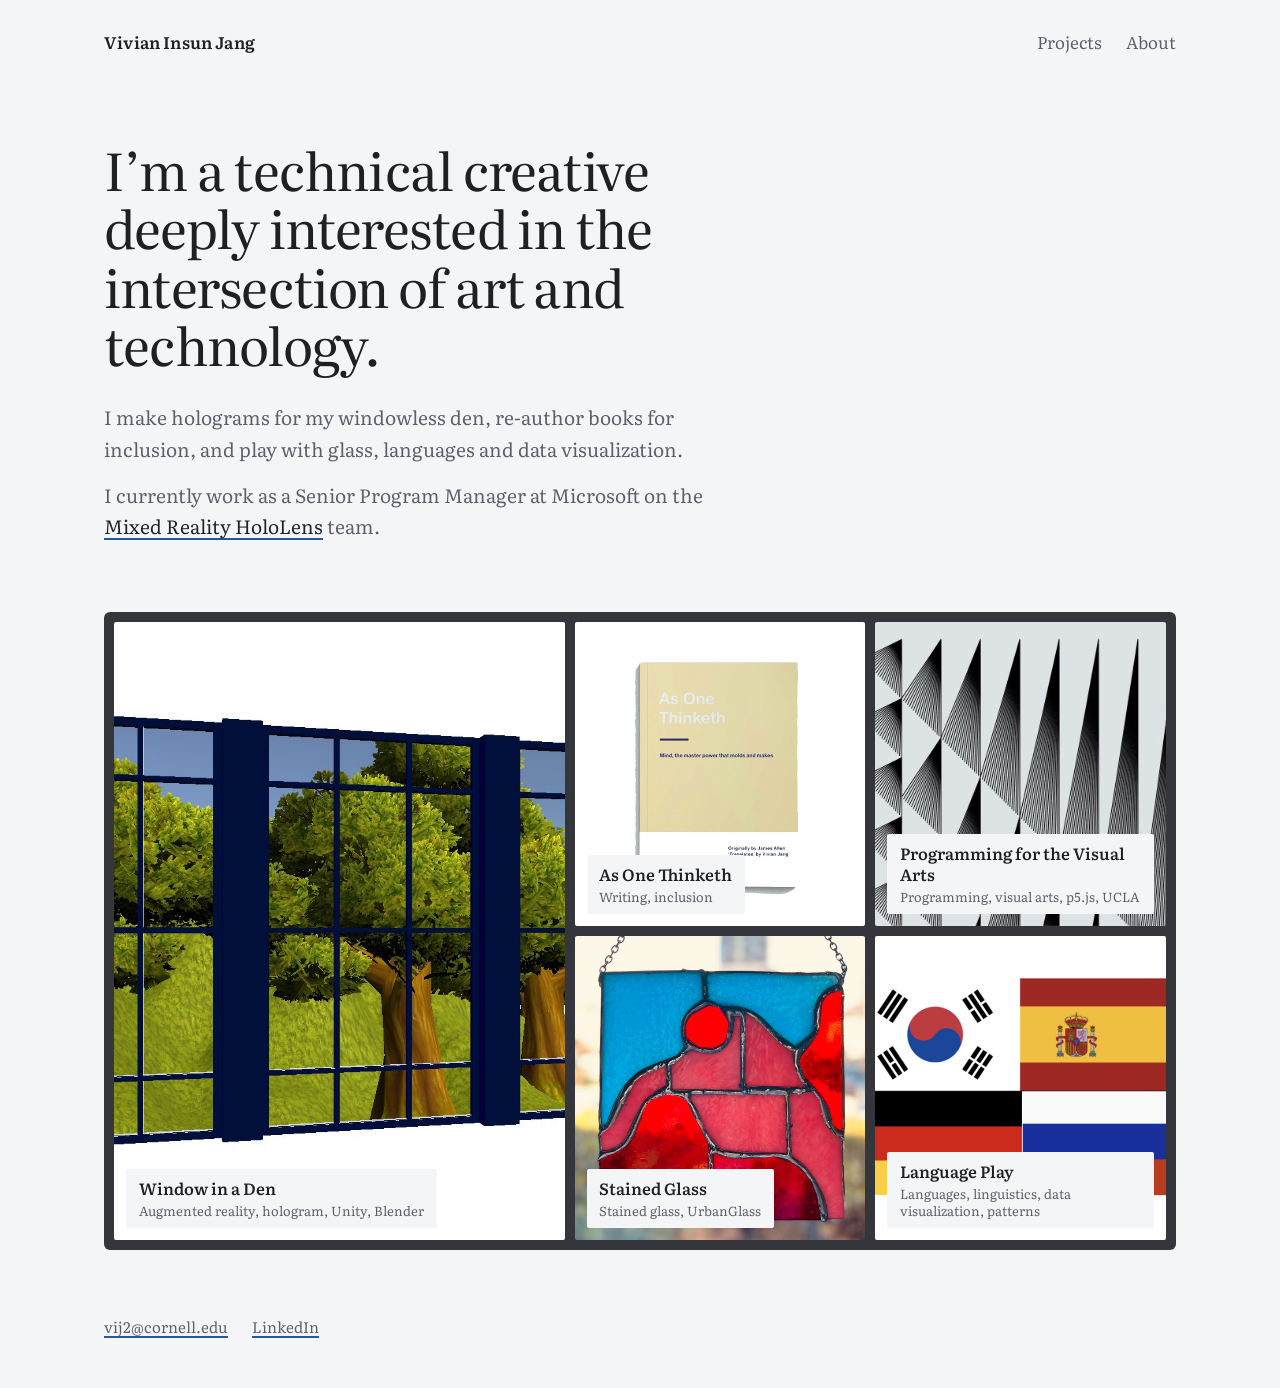
==== index.html @ 2a143a21 "Add files via upload" ====
<!doctype html>
<html lang="en">
<head>
<meta charset="utf-8">
<meta name="viewport" content="width=device-width, initial-scale=1">
<title>Vivian Insun Jang</title>
<meta name="description" content="Vivian Insun Jang, a technical creative working where art meets technology.">
<meta name="author" content="Vivian Insun Jang">
<link rel="icon" href="images/favicon.svg" type="image/svg+xml">
<link rel="preconnect" href="https://fonts.googleapis.com">
<link rel="preconnect" href="https://fonts.gstatic.com" crossorigin>
<link href="https://fonts.googleapis.com/css2?family=Literata:ital,opsz,wght@0,7..72,300..700;1,7..72,300..500&display=swap" rel="stylesheet">
<link rel="stylesheet" href="style.css">
</head>
<body class="home">
<a class="skip" href="#main">Skip to content</a>
<header class="site-header">
  <a class="wordmark" href="index.html">Vivian Insun Jang</a>
  <nav aria-label="Site">
    <a href="index.html#projects">Projects</a>
    <a href="about.html">About</a>
  </nav>
</header>
<main id="main">
<section class="intro">
  <h1>I’m a technical creative deeply interested in the intersection of art and technology.</h1>
  <p>I make holograms for my windowless den, re-author books for inclusion, and play with glass, languages and data visualization.</p>
  <p>I currently work as a Senior Program Manager at Microsoft on the <a href="https://www.microsoft.com/en-us/hololens" target="_blank" rel="noopener">Mixed Reality HoloLens</a> team.</p>
</section>
<section id="projects" class="window" aria-label="Projects">
<a class="pane p1" href="projects/window-in-a-den.html">
  <img src="images/hologram/thumb.jpg" alt="">
  <span class="label"><span class="name">Window in a Den</span><span class="tags">Augmented reality, hologram, Unity, Blender</span></span>
</a>
<a class="pane p2" href="projects/as-one-thinketh.html">
  <img src="images/aot/thumb.jpg" alt="">
  <span class="label"><span class="name">As One Thinketh</span><span class="tags">Writing, inclusion</span></span>
</a>
<a class="pane p3" href="projects/programming-for-the-visual-arts.html">
  <img src="images/p5/thumb.jpg" alt="">
  <span class="label"><span class="name">Programming for the Visual Arts</span><span class="tags">Programming, visual arts, p5.js, UCLA</span></span>
</a>
<a class="pane p4" href="projects/stained-glass.html">
  <img src="images/stainedglass/thumb.jpg" alt="">
  <span class="label"><span class="name">Stained Glass</span><span class="tags">Stained glass, UrbanGlass</span></span>
</a>
<a class="pane p5" href="projects/language-play.html">
  <img src="images/languages/thumb.jpg" alt="">
  <span class="label"><span class="name">Language Play</span><span class="tags">Languages, linguistics, data visualization, patterns</span></span>
</a>
</section>
</main>
<footer class="site-footer">
  <a href="mailto:vij2@cornell.edu">vij2@cornell.edu</a>
  <a href="https://www.linkedin.com/in/vivian-jang/" target="_blank" rel="noopener">LinkedIn</a>
</footer>
</body>
</html>
---- style.css ----
/* Vivian Insun Jang
   The project index is a leaded window: panes of work held in dark came.
   Everything else stays quiet so the window carries the page. */

:root {
  --glass: #F3F5F7;   /* page: clear glass, cool daylight */
  --ink: #1E2024;
  --muted: #5B6068;
  --lead: #34363B;    /* came between panes */
  --cobalt: #2457A6;
  --ruby: #B8352F;
  --amber: #E2A93B;
  --came: 10px;
  --measure: 40rem;
  --page: 72rem;
}

*, *::before, *::after { box-sizing: border-box; }

html { -webkit-text-size-adjust: 100%; }

body {
  margin: 0;
  background: var(--glass);
  color: var(--ink);
  font-family: "Literata", Georgia, serif;
  font-optical-sizing: auto;
  font-size: 1.0625rem;
  line-height: 1.65;
  font-weight: 380;
}

img, video { display: block; max-width: 100%; height: auto; }

a {
  color: inherit;
  text-decoration-line: underline;
  text-decoration-color: var(--cobalt);
  text-decoration-thickness: 1.5px;
  text-underline-offset: 0.2em;
}
a:hover { color: var(--ruby); text-decoration-color: var(--ruby); }
a:focus-visible, .pane:focus-visible {
  outline: 3px solid var(--amber);
  outline-offset: 3px;
}

.skip {
  position: absolute; left: -999px; top: 0;
  background: var(--ink); color: var(--glass); padding: .5rem 1rem;
}
.skip:focus { left: 1rem; top: 1rem; z-index: 10; }

/* Header and footer */

.site-header, .site-footer, main {
  width: 100%;
  max-width: var(--page);
  margin: 0 auto;
  padding-left: clamp(16px, 4vw, 40px);
  padding-right: clamp(16px, 4vw, 40px);
}

.site-header {
  display: flex;
  justify-content: space-between;
  align-items: baseline;
  gap: 1rem;
  padding-top: 1.75rem;
  padding-bottom: 1.75rem;
}
.wordmark {
  font-weight: 600;
  font-size: 1.05rem;
  text-decoration: none;
  letter-spacing: 0.01em;
}
.site-header nav { display: flex; gap: 1.5rem; }
.site-header nav a { text-decoration: none; color: var(--muted); }
.site-header nav a:hover { color: var(--ruby); }

.site-footer {
  display: flex;
  flex-wrap: wrap;
  gap: 1.5rem;
  padding-top: 4rem;
  padding-bottom: 3rem;
  color: var(--muted);
  font-size: 0.95rem;
}

/* Home intro */

.intro { padding: 3.5rem 0 3.5rem; max-width: var(--measure); }
.intro h1 {
  font-size: clamp(2rem, 4.6vw, 3.25rem);
  line-height: 1.12;
  font-weight: 400;
  letter-spacing: -0.015em;
  margin: 0 0 1.75rem;
  max-width: 20ch;
}
.intro p { font-size: 1.2rem; margin: 0 0 0.9rem; color: var(--muted); }
.intro p a { color: var(--ink); }

/* The window */

.window {
  display: grid;
  gap: var(--came);
  padding: var(--came);
  background: var(--lead);
  border-radius: 6px;
  grid-template-columns: 1.55fr 1fr 1fr;
  grid-template-rows: repeat(2, minmax(230px, 19rem));
}
.window .p1 { grid-row: span 2; }

.pane {
  position: relative;
  display: block;
  overflow: hidden;
  background: #fff;
  border-radius: 2px;
  text-decoration: none;
  color: var(--ink);
}
.pane img {
  width: 100%;
  height: 100%;
  object-fit: cover;
  transition: filter 250ms ease, transform 400ms ease;
}
a.pane:hover img { filter: brightness(1.08) saturate(1.1); transform: scale(1.02); }

.pane .label {
  position: absolute;
  left: 0.75rem;
  bottom: 0.75rem;
  right: 0.75rem;
  width: fit-content;
  max-width: calc(100% - 1.5rem);
  background: var(--glass);
  padding: 0.55rem 0.8rem 0.6rem;
  border-radius: 2px;
  line-height: 1.3;
}
.pane .name { display: block; font-weight: 560; font-size: 1.02rem; }
.pane .tags { display: block; font-size: 0.82rem; color: var(--muted); margin-top: 0.15rem; }
a.pane:hover .name { color: var(--ruby); }

.window.single { display: block; }
.window.single .pane { aspect-ratio: 16 / 10; }

/* Project pages */

.project-head { padding: 2.5rem 0 1rem; max-width: var(--measure); }
.project-head h1 {
  font-size: clamp(2rem, 4.6vw, 3.25rem);
  line-height: 1.12;
  font-weight: 400;
  letter-spacing: -0.015em;
  margin: 0 0 0.6rem;
}
.project-head .tags { margin: 0; color: var(--muted); }

.story { max-width: var(--measure); }
.story p { font-size: 1.22rem; line-height: 1.7; margin: 2rem 0; }
.story figure { margin: 2rem 0; }
.story figure img, .story figure video { width: 100%; border-radius: 3px; background: #fff; }
.story figure.wide { width: min(var(--page) - 5rem, 100vw - 2 * clamp(16px, 4vw, 40px)); }
.story figcaption { font-size: 0.95rem; color: var(--muted); margin-top: 0.6rem; }

.pair-grid { display: grid; grid-template-columns: 1fr 1fr; gap: 1rem; }

.next { margin-top: 5rem; max-width: 30rem; }
.next p { margin: 0 0 0.75rem; color: var(--muted); }

/* About */

.about {
  display: grid;
  grid-template-columns: minmax(0, 22rem) minmax(0, 1fr);
  gap: clamp(2rem, 5vw, 4.5rem);
  align-items: start;
  padding-top: 2.5rem;
}
.about .window.single .pane { aspect-ratio: 3 / 4; }
.about h1 {
  font-size: clamp(2rem, 4.6vw, 3.25rem);
  line-height: 1.12;
  font-weight: 400;
  margin: 0 0 1.25rem;
}
.about-text { max-width: 30rem; }
.about-text p { font-size: 1.2rem; }
.links { list-style: none; padding: 0; margin: 1.5rem 0 0; display: flex; gap: 1.5rem; font-size: 1.1rem; }

/* Smaller screens */

@media (max-width: 860px) {
  .window { grid-template-columns: 1fr 1fr; grid-template-rows: 20rem; grid-auto-rows: 15rem; }
  .window .p1 { grid-row: auto; grid-column: span 2; }
  .about { grid-template-columns: 1fr; }
  .about .window.single { max-width: 22rem; }
}

@media (max-width: 520px) {
  :root { --came: 7px; }
  .window { grid-template-columns: 1fr; grid-template-rows: 16rem; grid-auto-rows: 14rem; }
  .window .p1 { grid-column: auto; }
  .intro { padding: 1.5rem 0 2.5rem; }
  .story p { font-size: 1.12rem; }
  .pair-grid { grid-template-columns: 1fr; }
}

@media (prefers-reduced-motion: reduce) {
  .pane img { transition: none; }
  a.pane:hover img { transform: none; }
}
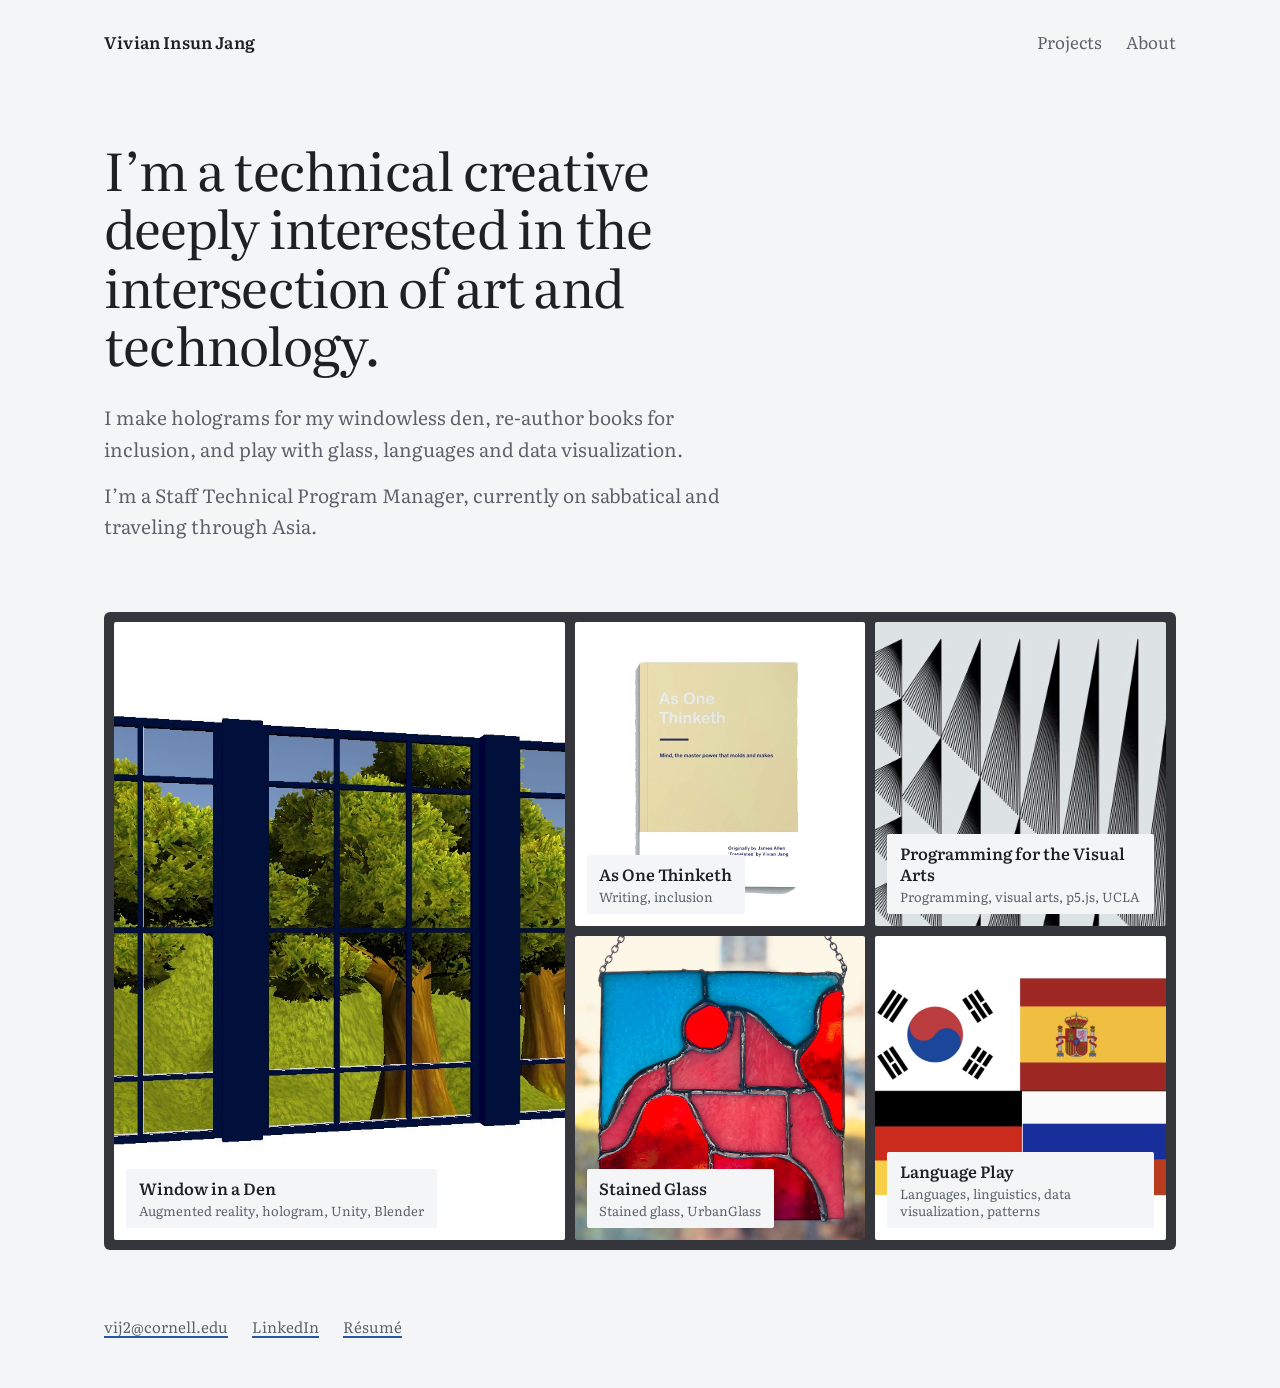
==== commit e353e61b: "Update bio and add résumé Co-Authored-By: Claude Opus 5.5 <noreply@anthropic.com> Claude-Session: ht" ====
--- a/index.html
+++ b/index.html
@@ -25,7 +25,7 @@
 <section class="intro">
   <h1>I’m a technical creative deeply interested in the intersection of art and technology.</h1>
   <p>I make holograms for my windowless den, re-author books for inclusion, and play with glass, languages and data visualization.</p>
-  <p>I currently work as a Senior Program Manager at Microsoft on the <a href="https://www.microsoft.com/en-us/hololens" target="_blank" rel="noopener">Mixed Reality HoloLens</a> team.</p>
+  <p>I’m a Staff Technical Program Manager, currently on sabbatical and traveling through Asia.</p>
 </section>
 <section id="projects" class="window" aria-label="Projects">
 <a class="pane p1" href="projects/window-in-a-den.html">
@@ -53,6 +53,7 @@
 <footer class="site-footer">
   <a href="mailto:vij2@cornell.edu">vij2@cornell.edu</a>
   <a href="https://www.linkedin.com/in/vivian-jang/" target="_blank" rel="noopener">LinkedIn</a>
+  <a href="resume/Vivian_Jang_Resume.pdf" target="_blank" rel="noopener">Résumé</a>
 </footer>
 </body>
 </html>
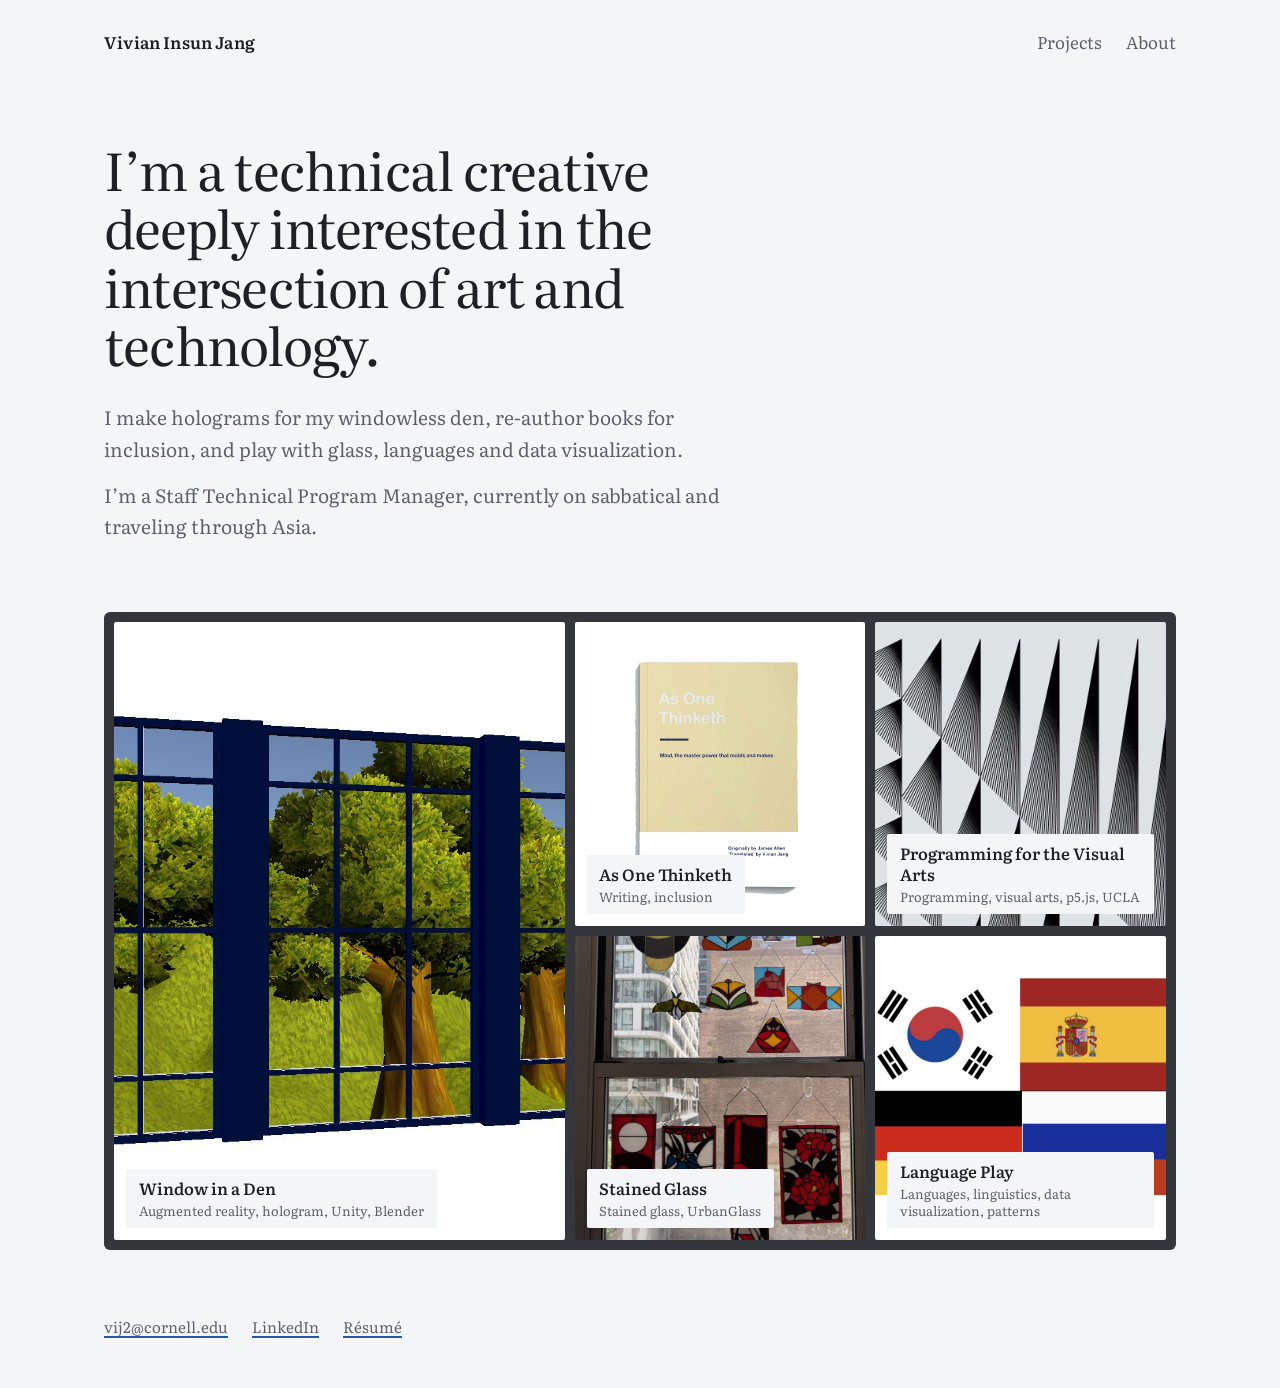
==== commit 33da241f: "Use Gowun Batang for Korean text Co-Authored-By: Claude Opus 5.5 <noreply@anthropic.com> Claude-Sess" ====
--- a/index.html
+++ b/index.html
@@ -9,7 +9,7 @@
 <link rel="icon" href="images/favicon.svg" type="image/svg+xml">
 <link rel="preconnect" href="https://fonts.googleapis.com">
 <link rel="preconnect" href="https://fonts.gstatic.com" crossorigin>
-<link href="https://fonts.googleapis.com/css2?family=Literata:ital,opsz,wght@0,7..72,300..700;1,7..72,300..500&display=swap" rel="stylesheet">
+<link href="https://fonts.googleapis.com/css2?family=Literata:ital,opsz,wght@0,7..72,300..700;1,7..72,300..500&family=Gowun+Batang:wght@400;700&display=swap" rel="stylesheet">
 <link rel="stylesheet" href="style.css">
 </head>
 <body class="home">
--- a/style.css
+++ b/style.css
@@ -23,7 +23,7 @@
   margin: 0;
   background: var(--glass);
   color: var(--ink);
-  font-family: "Literata", Georgia, serif;
+  font-family: "Literata", "Gowun Batang", Georgia, serif;
   font-optical-sizing: auto;
   font-size: 1.0625rem;
   line-height: 1.65;
@@ -173,6 +173,25 @@
 
 .pair-grid { display: grid; grid-template-columns: 1fr 1fr; gap: 1rem; }
 
+.story h2 {
+  font-size: clamp(1.5rem, 3vw, 2rem);
+  line-height: 1.2;
+  font-weight: 400;
+  letter-spacing: -0.01em;
+  margin: 4rem 0 0;
+}
+.story h2 + p { margin-top: 0.75rem; }
+
+.gallery {
+  width: min(var(--page) - 5rem, 100vw - 2 * clamp(16px, 4vw, 40px));
+  display: grid;
+  grid-template-columns: repeat(auto-fill, minmax(min(14rem, 100%), 1fr));
+  gap: 1.25rem;
+  margin: 1.5rem 0 0;
+}
+.story .gallery figure { margin: 0; }
+.story .gallery img { aspect-ratio: 3 / 4; object-fit: cover; }
+
 .next { margin-top: 5rem; max-width: 30rem; }
 .next p { margin: 0 0 0.75rem; color: var(--muted); }
 
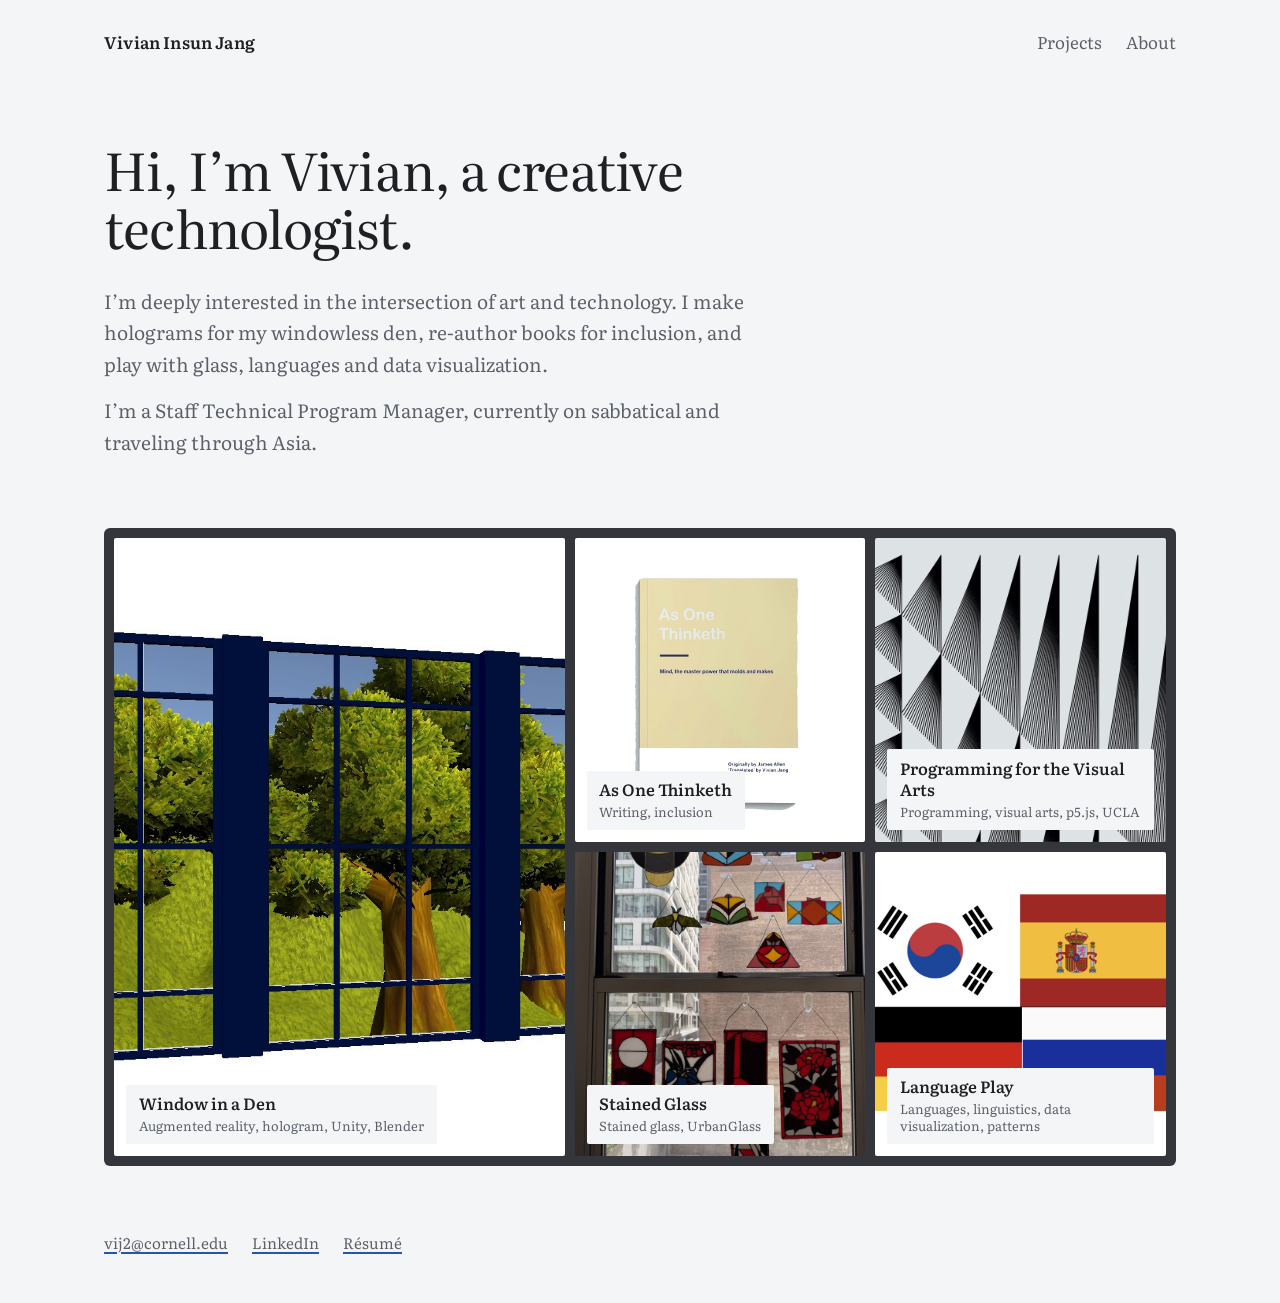
==== commit ee9abb71: "New home page headline Co-Authored-By: Claude Opus 5.5 <noreply@anthropic.com> Claude-Session: https" ====
--- a/index.html
+++ b/index.html
@@ -23,8 +23,8 @@
 </header>
 <main id="main">
 <section class="intro">
-  <h1>I’m a technical creative deeply interested in the intersection of art and technology.</h1>
-  <p>I make holograms for my windowless den, re-author books for inclusion, and play with glass, languages and data visualization.</p>
+  <h1>Hi, I’m Vivian, a creative technologist.</h1>
+  <p>I’m deeply interested in the intersection of art and technology. I make holograms for my windowless den, re-author books for inclusion, and play with glass, languages and data visualization.</p>
   <p>I’m a Staff Technical Program Manager, currently on sabbatical and traveling through Asia.</p>
 </section>
 <section id="projects" class="window" aria-label="Projects">
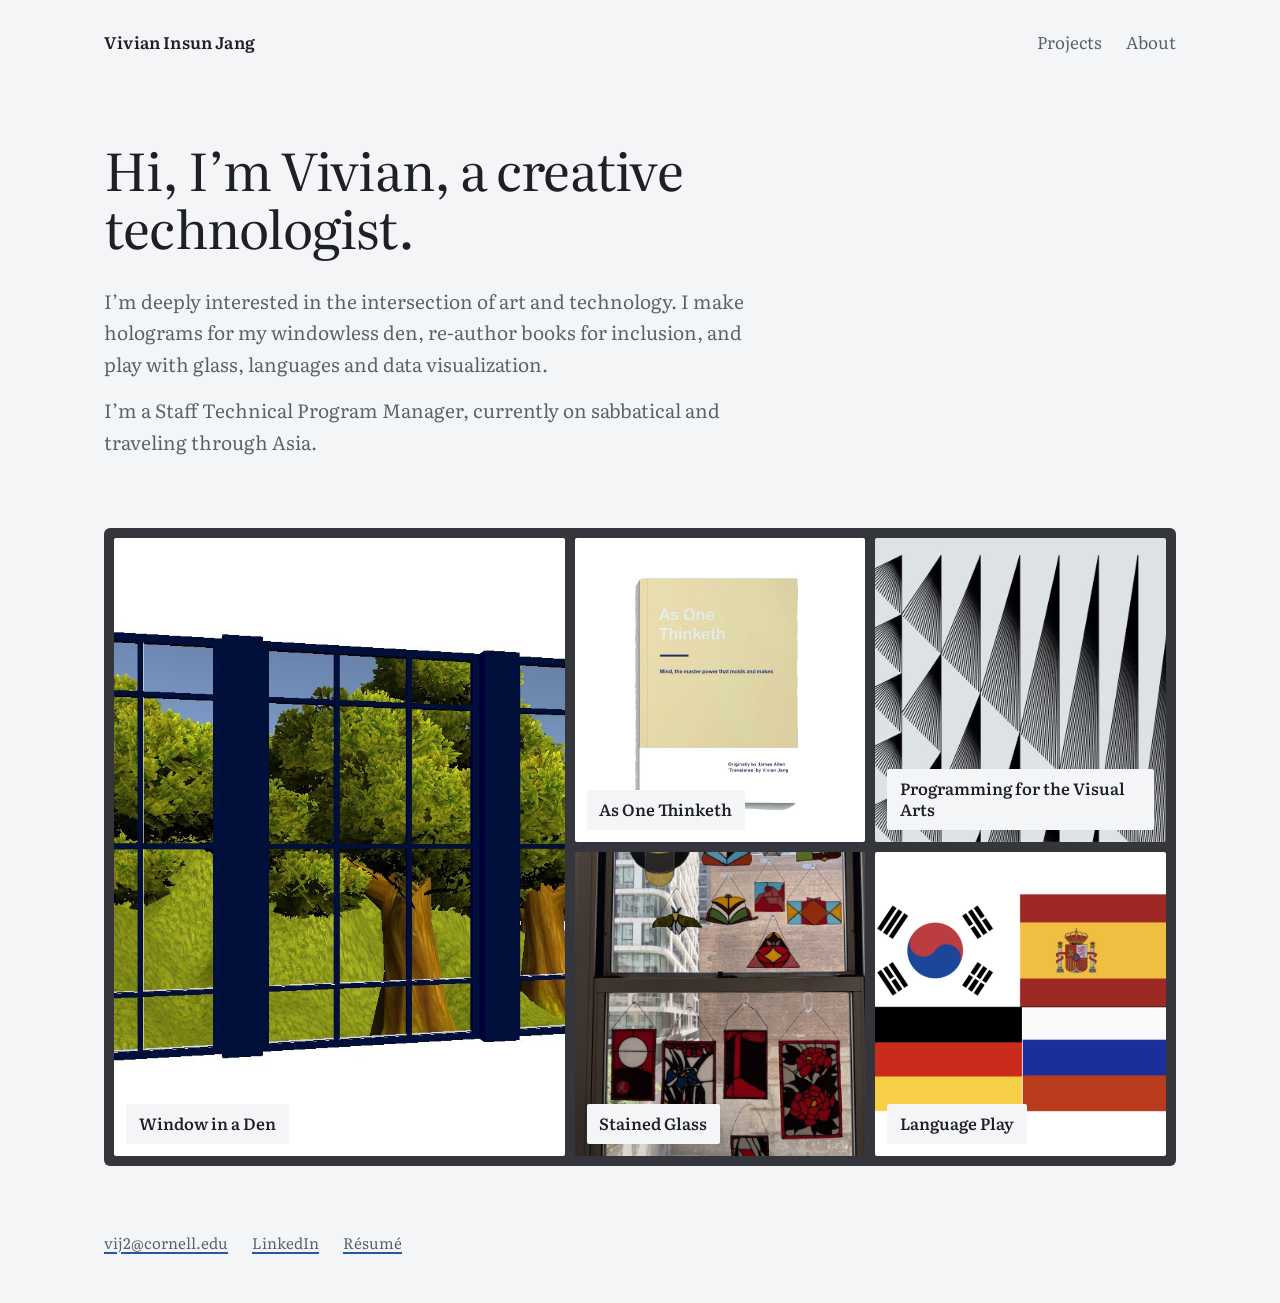
==== commit a4757224: "Remove project tags Co-Authored-By: Claude Opus 5.5 <noreply@anthropic.com> Claude-Session: https://" ====
--- a/index.html
+++ b/index.html
@@ -9,7 +9,7 @@
 <link rel="icon" href="images/favicon.svg" type="image/svg+xml">
 <link rel="preconnect" href="https://fonts.googleapis.com">
 <link rel="preconnect" href="https://fonts.gstatic.com" crossorigin>
-<link href="https://fonts.googleapis.com/css2?family=Literata:ital,opsz,wght@0,7..72,300..700;1,7..72,300..500&family=Gowun+Batang:wght@400;700&display=swap" rel="stylesheet">
+<link href="https://fonts.googleapis.com/css2?family=Literata:ital,opsz,wght@0,7..72,300..700;1,7..72,300..500&family=Gowun+Dodum&display=swap" rel="stylesheet">
 <link rel="stylesheet" href="style.css">
 </head>
 <body class="home">
@@ -30,23 +30,23 @@
 <section id="projects" class="window" aria-label="Projects">
 <a class="pane p1" href="projects/window-in-a-den.html">
   <img src="images/hologram/thumb.jpg" alt="">
-  <span class="label"><span class="name">Window in a Den</span><span class="tags">Augmented reality, hologram, Unity, Blender</span></span>
+  <span class="label"><span class="name">Window in a Den</span></span>
 </a>
 <a class="pane p2" href="projects/as-one-thinketh.html">
   <img src="images/aot/thumb.jpg" alt="">
-  <span class="label"><span class="name">As One Thinketh</span><span class="tags">Writing, inclusion</span></span>
+  <span class="label"><span class="name">As One Thinketh</span></span>
 </a>
 <a class="pane p3" href="projects/programming-for-the-visual-arts.html">
   <img src="images/p5/thumb.jpg" alt="">
-  <span class="label"><span class="name">Programming for the Visual Arts</span><span class="tags">Programming, visual arts, p5.js, UCLA</span></span>
+  <span class="label"><span class="name">Programming for the Visual Arts</span></span>
 </a>
 <a class="pane p4" href="projects/stained-glass.html">
   <img src="images/stainedglass/thumb.jpg" alt="">
-  <span class="label"><span class="name">Stained Glass</span><span class="tags">Stained glass, UrbanGlass</span></span>
+  <span class="label"><span class="name">Stained Glass</span></span>
 </a>
 <a class="pane p5" href="projects/language-play.html">
   <img src="images/languages/thumb.jpg" alt="">
-  <span class="label"><span class="name">Language Play</span><span class="tags">Languages, linguistics, data visualization, patterns</span></span>
+  <span class="label"><span class="name">Language Play</span></span>
 </a>
 </section>
 </main>
--- a/style.css
+++ b/style.css
@@ -23,7 +23,7 @@
   margin: 0;
   background: var(--glass);
   color: var(--ink);
-  font-family: "Literata", "Gowun Batang", Georgia, serif;
+  font-family: "Literata", "Gowun Dodum", Georgia, serif;
   font-optical-sizing: auto;
   font-size: 1.0625rem;
   line-height: 1.65;
@@ -190,7 +190,7 @@
   margin: 1.5rem 0 0;
 }
 .story .gallery figure { margin: 0; }
-.story .gallery img { aspect-ratio: 3 / 4; object-fit: cover; }
+.story .gallery img, .story .gallery video { width: 100%; aspect-ratio: 3 / 4; object-fit: cover; }
 
 .next { margin-top: 5rem; max-width: 30rem; }
 .next p { margin: 0 0 0.75rem; color: var(--muted); }
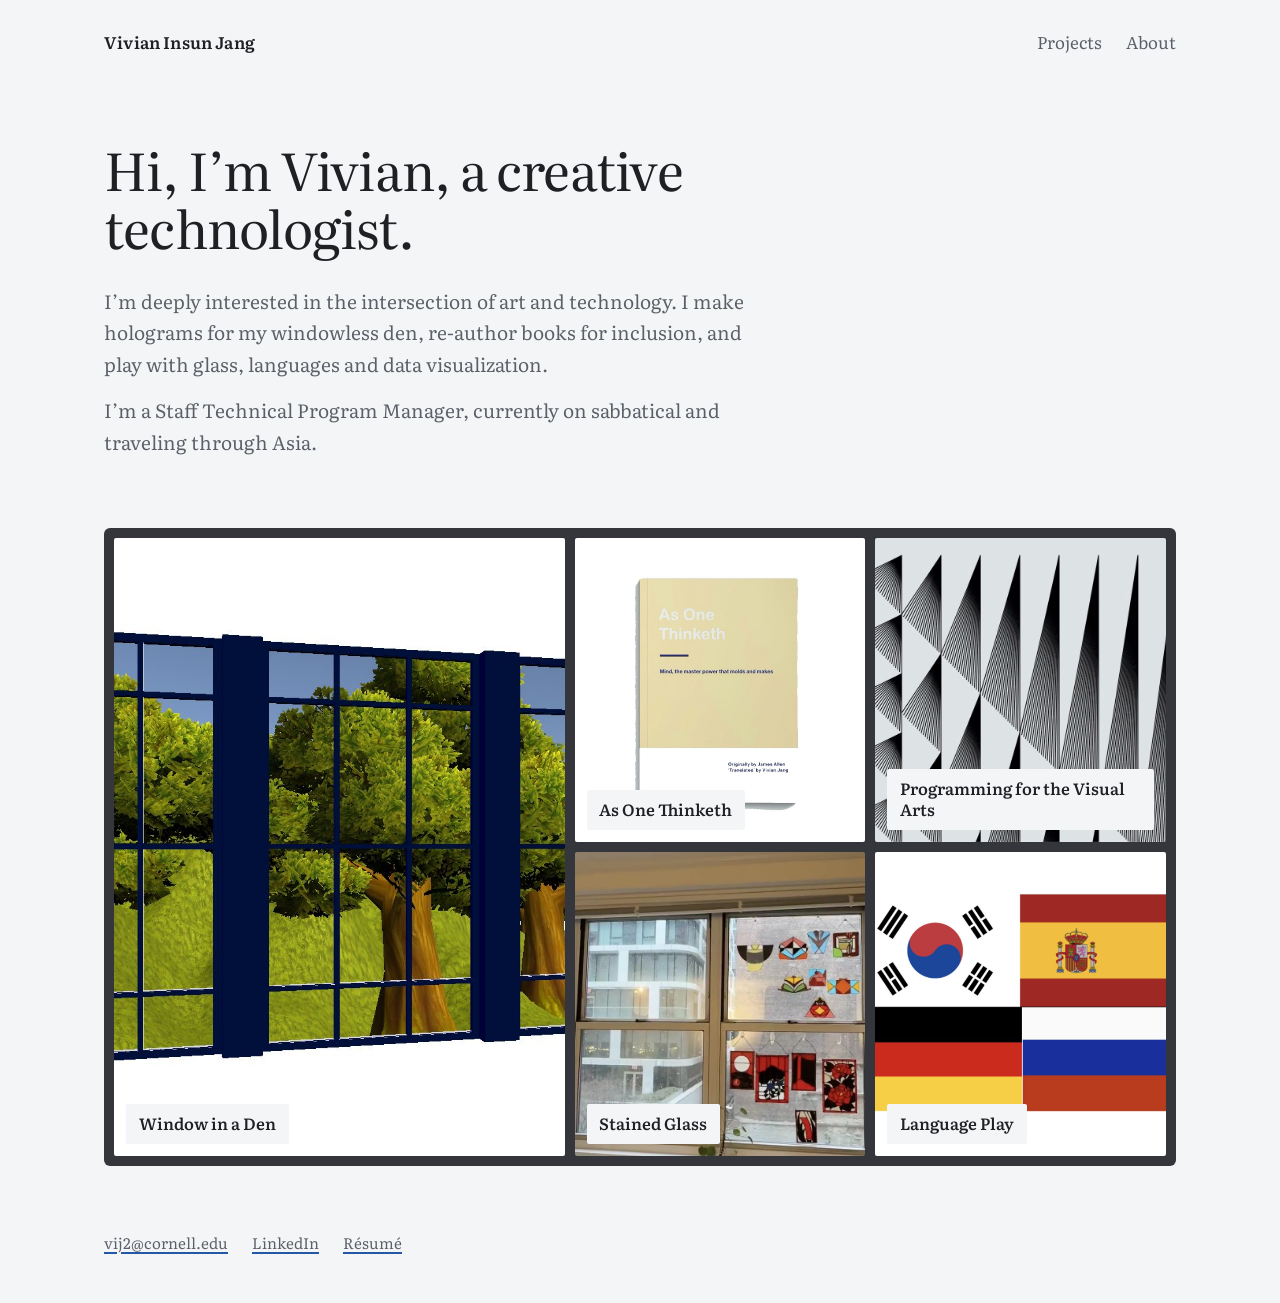
==== commit 8b92a119: "Home: snow video as the stained glass tile Co-Authored-By: Claude Opus 5.5 <noreply@anthropic.com> C" ====
--- a/index.html
+++ b/index.html
@@ -41,7 +41,7 @@
   <span class="label"><span class="name">Programming for the Visual Arts</span></span>
 </a>
 <a class="pane p4" href="projects/stained-glass.html">
-  <img src="images/stainedglass/thumb.jpg" alt="">
+  <video src="images/stainedglass/window-snow.mp4" poster="images/stainedglass/window-snow-poster.jpg" autoplay muted loop playsinline preload="metadata" aria-hidden="true"></video>
   <span class="label"><span class="name">Stained Glass</span></span>
 </a>
 <a class="pane p5" href="projects/language-play.html">
--- a/style.css
+++ b/style.css
@@ -125,13 +125,13 @@
   text-decoration: none;
   color: var(--ink);
 }
-.pane img {
+.pane img, .pane video {
   width: 100%;
   height: 100%;
   object-fit: cover;
   transition: filter 250ms ease, transform 400ms ease;
 }
-a.pane:hover img { filter: brightness(1.08) saturate(1.1); transform: scale(1.02); }
+a.pane:hover img, a.pane:hover video { filter: brightness(1.08) saturate(1.1); transform: scale(1.02); }
 
 .pane .label {
   position: absolute;
